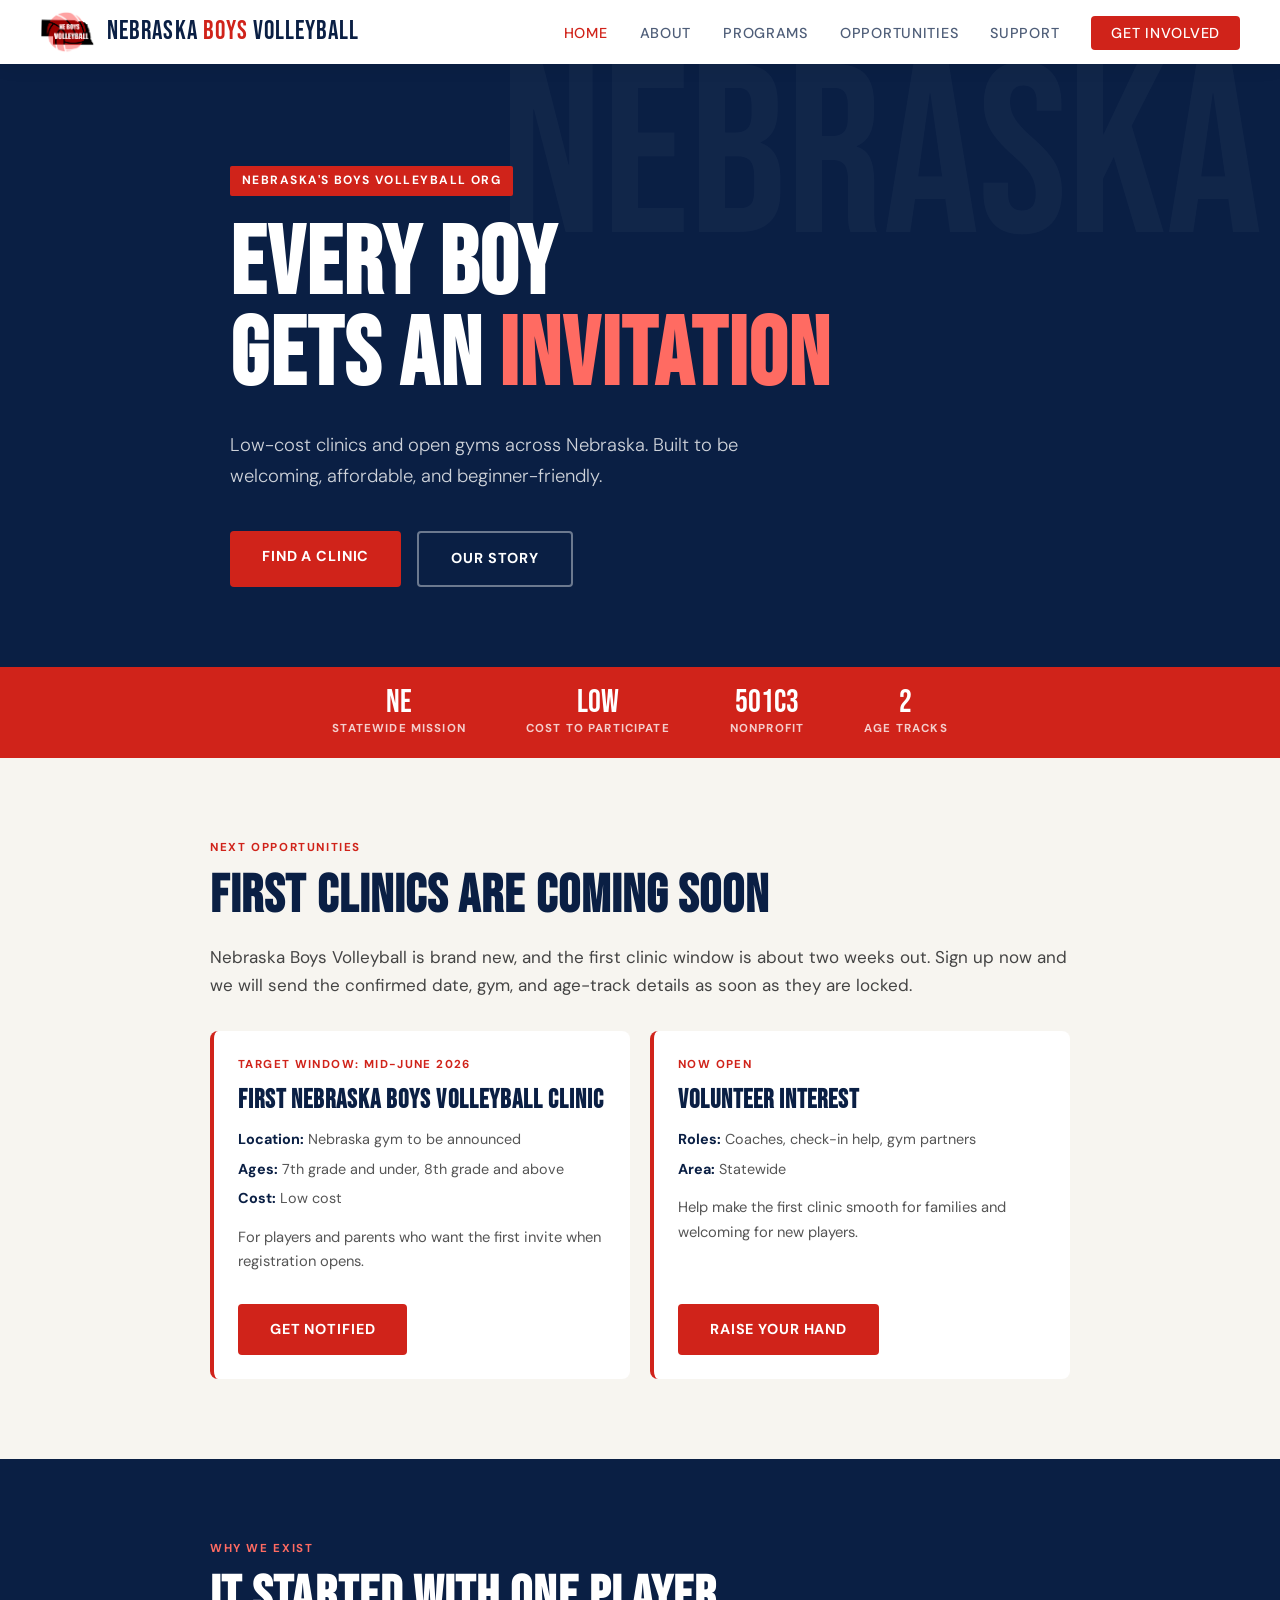
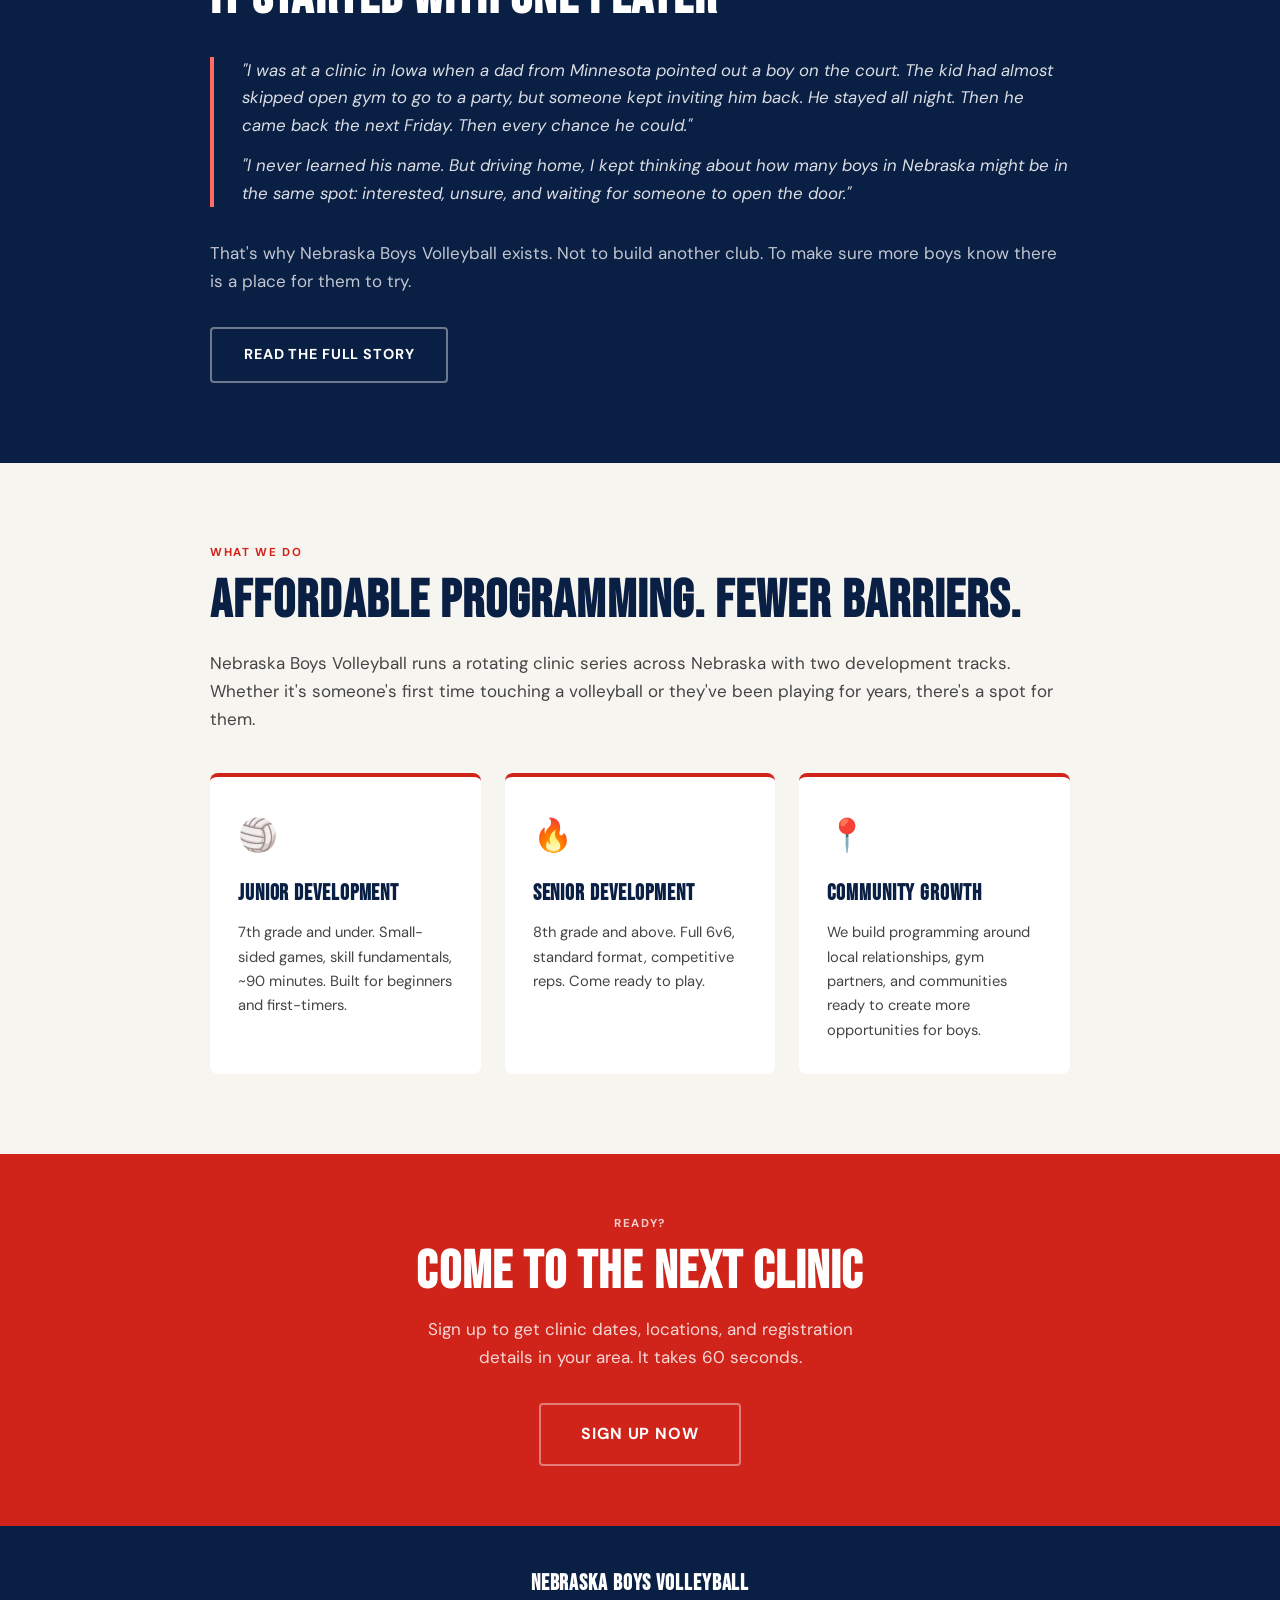
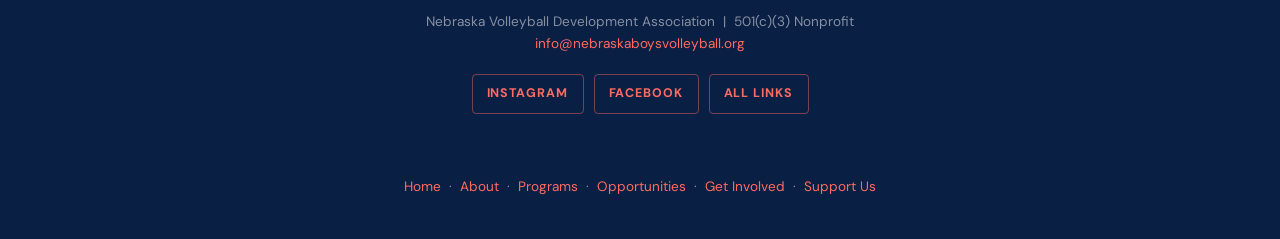
==== index.html @ 4857b262 "fixed story" ====
﻿<!DOCTYPE html>
<html lang="en">
<head>
  <meta charset="UTF-8">
  <meta name="viewport" content="width=device-width, initial-scale=1.0">
  <title>Nebraska Boys Volleyball | Affordable Youth Clinics Statewide</title>
  <meta name="description" content="Nebraska Boys Volleyball runs low-cost youth volleyball clinics and open gyms across Nebraska. Welcoming, affordable, and beginner-friendly.">
  <meta name="keywords" content="boys volleyball Nebraska, youth volleyball clinics Nebraska, affordable volleyball Nebraska, Nebraska volleyball development, youth sports Nebraska">
  <meta name="author" content="Nebraska Volleyball Development Association">
  <link rel="canonical" href="https://www.nebraskaboysvolleyball.org/">

  <!-- Open Graph (Facebook, Instagram link previews) -->
  <meta property="og:type" content="website">
  <meta property="og:url" content="https://www.nebraskaboysvolleyball.org/">
  <meta property="og:title" content="Nebraska Boys Volleyball | Affordable Youth Clinics Statewide">
  <meta property="og:description" content="Low-cost volleyball clinics and open gyms across Nebraska. Welcoming, affordable, and beginner-friendly.">
  <meta property="og:site_name" content="Nebraska Boys Volleyball">

  <!-- Twitter/X Card -->
  <meta name="twitter:card" content="summary">
  <meta name="twitter:title" content="Nebraska Boys Volleyball | Affordable Youth Clinics Statewide">
  <meta name="twitter:description" content="Low-cost volleyball clinics and events across Nebraska. Welcoming, affordable, and beginner-friendly.">

  <!-- Structured Data: Nonprofit Organization -->
  <script type="application/ld+json">
  {
    "@context": "https://schema.org",
    "@type": "SportsOrganization",
    "name": "Nebraska Boys Volleyball",
    "alternateName": "Nebraska Volleyball Development Association",
    "url": "https://www.nebraskaboysvolleyball.org",
    "description": "Nebraska Boys Volleyball runs low-cost youth volleyball clinics and open gyms across Nebraska for boys of all skill levels.",
    "sport": "Volleyball",
    "email": "info@nebraskaboysvolleyball.org",
    "areaServed": {
      "@type": "State",
      "name": "Nebraska"
    },
    "nonprofitStatus": "Nonprofit501c3",
    "sameAs": [
      "https://www.instagram.com/ne.boys.vb",
      "https://www.facebook.com/profile.php?id=61557560480954",
      "https://linktr.ee/neboyshsvb"
    ]
  }
  </script>

  <link rel="icon" type="image/png" sizes="192x192" href="assets/favicon.png">
  <link rel="apple-touch-icon" href="assets/favicon.png">
  <link rel="stylesheet" href="style.css">
</head>
<body>

<nav>
  <a class="nav-brand" href="index.html">
    <img class="nav-logo" src="images/boys_logo_resize.png" alt="Nebraska Boys Volleyball logo">
    <span class="nav-brand-text">Nebraska <span>Boys</span> Volleyball</span>
  </a>
  <button class="nav-toggle" onclick="document.querySelector('.nav-links').classList.toggle('open')" aria-label="Menu">
    <span></span><span></span><span></span>
  </button>
  <ul class="nav-links">
    <li><a href="index.html" class="active">Home</a></li>
    <li><a href="about.html">About</a></li>
    <li><a href="programs.html">Programs</a></li>
    <li><a href="opportunities.html">Opportunities</a></li>
    <li><a href="support.html">Support</a></li>
    <li><a href="get-involved.html" class="nav-cta">Get Involved</a></li>
  </ul>
</nav>

<!-- HERO -->
<section class="hero">
  <div class="hero-inner">
    <div class="hero-tag">Nebraska's Boys Volleyball Org</div>
    <h1>Every Boy<br>Gets an <em>Invitation</em></h1>
    <p>Low-cost clinics and open gyms across Nebraska. Built to be welcoming, affordable, and beginner-friendly.</p>
    <div class="btn-row">
      <a href="get-involved.html" class="btn btn-primary">Find a Clinic</a>
      <a href="about.html" class="btn btn-outline">Our Story</a>
    </div>
  </div>
</section>

<!-- STAT BAR -->
<div class="stat-bar">
  <div class="stat">
    <div class="stat-num">NE</div>
    <div class="stat-label">Statewide Mission</div>
  </div>
  <div class="stat">
    <div class="stat-num">Low</div>
    <div class="stat-label">Cost to Participate</div>
  </div>
  <div class="stat">
    <div class="stat-num">501c3</div>
    <div class="stat-label">Nonprofit</div>
  </div>
  <div class="stat">
    <div class="stat-num">2</div>
    <div class="stat-label">Age Tracks</div>
  </div>
</div>

<!-- NEXT EVENTS -->
<section class="section">
  <div class="section-inner">
    <div class="section-label">Next Opportunities</div>
    <h2>First Clinics Are Coming Soon</h2>
    <p>Nebraska Boys Volleyball is brand new, and the first clinic window is about two weeks out. Sign up now and we will send the confirmed date, gym, and age-track details as soon as they are locked.</p>

    <div class="event-grid">
      <div class="event-card featured">
        <div class="event-date">Target Window: Mid-June 2026</div>
        <h3>First Nebraska Boys Volleyball Clinic</h3>
        <div class="event-meta">
          <div><strong>Location:</strong> Nebraska gym to be announced</div>
          <div><strong>Ages:</strong> 7th grade and under, 8th grade and above</div>
          <div><strong>Cost:</strong> Low cost</div>
        </div>
        <p>For players and parents who want the first invite when registration opens.</p>
        <a href="get-involved.html" class="btn btn-primary">Get Notified</a>
      </div>

      <div class="event-card">
        <div class="event-date">Now Open</div>
        <h3>Volunteer Interest</h3>
        <div class="event-meta">
          <div><strong>Roles:</strong> Coaches, check-in help, gym partners</div>
          <div><strong>Area:</strong> Statewide</div>
        </div>
        <p>Help make the first clinic smooth for families and welcoming for new players.</p>
        <a href="get-involved.html" class="btn btn-primary">Raise Your Hand</a>
      </div>
    </div>
  </div>
</section>

<!-- WHY NEBRASKA BOYS VOLLEYBALL -->
<section class="section section-alt">
  <div class="section-inner">
    <div class="section-label">Why We Exist</div>
    <h2>It Started With One Player</h2>
    <div class="story-block">
      <p>"I was at a clinic in Iowa when a dad from Minnesota pointed out a boy on the court. The kid had almost skipped open gym to go to a party, but someone kept inviting him back. He stayed all night. Then he came back the next Friday. Then every chance he could."</p>
      <p>"I never learned his name. But driving home, I kept thinking about how many boys in Nebraska might be in the same spot: interested, unsure, and waiting for someone to open the door."</p>
    </div>
    <p>That's why Nebraska Boys Volleyball exists. Not to build another club. To make sure more boys know there is a place for them to try.</p>
    <div style="margin-top:32px;">
      <a href="about.html" class="btn btn-outline">Read the Full Story</a>
    </div>
  </div>
</section>

<!-- WHAT WE DO -->
<section class="section">
  <div class="section-inner">
    <div class="section-label">What We Do</div>
    <h2>Affordable Programming. Fewer Barriers.</h2>
    <p>Nebraska Boys Volleyball runs a rotating clinic series across Nebraska with two development tracks. Whether it's someone's first time touching a volleyball or they've been playing for years, there's a spot for them.</p>

    <div class="card-grid">
      <div class="card">
        <div class="card-icon">&#127952;</div>
        <h3>Junior Development</h3>
        <p>7th grade and under. Small-sided games, skill fundamentals, ~90 minutes. Built for beginners and first-timers.</p>
      </div>
      <div class="card">
        <div class="card-icon">&#128293;</div>
        <h3>Senior Development</h3>
        <p>8th grade and above. Full 6v6, standard format, competitive reps. Come ready to play.</p>
      </div>
      <div class="card">
        <div class="card-icon">&#128205;</div>
        <h3>Community Growth</h3>
        <p>We build programming around local relationships, gym partners, and communities ready to create more opportunities for boys.</p>
      </div>
    </div>
  </div>
</section>

<!-- CTA -->
<section class="section" style="background: var(--red); padding-top: 60px; padding-bottom: 60px; text-align: center;">
  <div class="section-inner">
    <div class="section-label" style="color: rgba(255,255,255,0.78);">Ready?</div>
    <h2 style="color: var(--white); margin-bottom: 16px;">Come to the Next Clinic</h2>
    <p style="color: rgba(255,255,255,0.82); max-width: 480px; margin: 0 auto 32px;">Sign up to get clinic dates, locations, and registration details in your area. It takes 60 seconds.</p>
    <a href="get-involved.html" class="btn btn-outline" style="font-size: 1rem; padding: 16px 40px;">Sign Up Now</a>
  </div>
</section>

<footer>
  <strong>Nebraska Boys Volleyball</strong>
  Nebraska Volleyball Development Association &nbsp;|&nbsp; 501(c)(3) Nonprofit<br>
  <a href="mailto:info@nebraskaboysvolleyball.org">info@nebraskaboysvolleyball.org</a>
  <div class="social-links" aria-label="Nebraska Boys Volleyball social links">
    <a href="https://www.instagram.com/ne.boys.vb" target="_blank" rel="noopener">Instagram</a>
    <a href="https://www.facebook.com/profile.php?id=61557560480954" target="_blank" rel="noopener">Facebook</a>
    <a href="https://linktr.ee/neboyshsvb" target="_blank" rel="noopener">All Links</a>
  </div>  <br><br>
  <a href="index.html">Home</a> &nbsp;&middot;&nbsp; <a href="about.html">About</a> &nbsp;&middot;&nbsp; <a href="programs.html">Programs</a> &nbsp;&middot;&nbsp; <a href="opportunities.html">Opportunities</a> &nbsp;&middot;&nbsp; <a href="get-involved.html">Get Involved</a> &nbsp;&middot;&nbsp; <a href="support.html">Support Us</a>
</footer>

</body>
</html>
---- style.css ----
﻿@import url('https://fonts.googleapis.com/css2?family=Bebas+Neue&family=DM+Sans:ital,wght@0,300;0,400;0,500;0,700;1,300&display=swap');

:root {
  --navy: #0a1f44;
  --red: #d0231a;
  --red-light: #ff6b62;
  --gold: #f5a623;
  --white: #ffffff;
  --off-white: #f7f5f0;
  --light-gray: #e8e4dc;
  --mid-gray: #888;
  --text: #1a1a1a;
}

* {
  margin: 0;
  padding: 0;
  box-sizing: border-box;
}

html {
  scroll-behavior: smooth;
}

body {
  font-family: 'DM Sans', sans-serif;
  color: var(--text);
  background: var(--off-white);
  font-size: 17px;
  line-height: 1.65;
}

/* -- NAV -- */
nav {
  background: var(--white);
  padding: 0 40px;
  display: flex;
  align-items: center;
  justify-content: space-between;
  position: sticky;
  top: 0;
  z-index: 100;
  height: 64px;
  box-shadow: 0 2px 18px rgba(0,0,0,0.08);
}

.nav-brand {
  display: inline-flex;
  align-items: center;
  gap: 12px;
  font-family: 'Bebas Neue', sans-serif;
  font-size: 1.6rem;
  color: var(--white);
  text-decoration: none;
  letter-spacing: 0.04em;
  line-height: 1;
}

.nav-logo {
  display: block;
  width: auto;
  height: 44px;
  border-radius: 4px;
  background: transparent;
  object-fit: contain;
}

.nav-brand-text {
  color: var(--navy);
}

.nav-brand-text > span {
  color: var(--red);
}

.nav-links {
  display: flex;
  gap: 32px;
  list-style: none;
}

.nav-links a {
  color: rgba(10,31,68,0.72);
  text-decoration: none;
  font-size: 0.9rem;
  font-weight: 500;
  letter-spacing: 0.05em;
  text-transform: uppercase;
  transition: color 0.2s;
}

.nav-links a:hover,
.nav-links a.active {
  color: var(--red);
}

.nav-cta {
  background: var(--red);
  color: var(--white) !important;
  padding: 8px 20px;
  border-radius: 4px;
  transition: background 0.2s !important;
}

.nav-cta:hover {
  background: #b01e16 !important;
  color: var(--white) !important;
}

/* hamburger */
.nav-toggle {
  display: none;
  flex-direction: column;
  gap: 5px;
  cursor: pointer;
  background: none;
  border: none;
  padding: 4px;
}
.nav-toggle span {
  display: block;
  width: 24px;
  height: 2px;
  background: var(--navy);
  transition: all 0.3s;
}

/* -- HERO -- */
.hero {
  background: var(--navy);
  color: var(--white);
  padding: 100px 40px 80px;
  position: relative;
  overflow: hidden;
}

.hero::before {
  content: 'NEBRASKA';
  position: absolute;
  right: 18px;
  top: -24px;
  font-family: 'Bebas Neue', sans-serif;
  font-size: 15rem;
  color: rgba(255,255,255,0.03);
  line-height: 1;
  pointer-events: none;
  user-select: none;
}

.hero-inner {
  max-width: 820px;
  margin: 0 auto;
  position: relative;
}

.hero-tag {
  display: inline-block;
  background: var(--red);
  color: var(--white);
  font-size: 0.75rem;
  font-weight: 700;
  letter-spacing: 0.12em;
  text-transform: uppercase;
  padding: 5px 12px;
  margin-bottom: 24px;
  border-radius: 2px;
}

.hero h1 {
  font-family: 'Bebas Neue', sans-serif;
  font-size: clamp(3rem, 8vw, 6rem);
  line-height: 0.95;
  letter-spacing: 0.02em;
  margin-bottom: 28px;
}

.hero h1 em {
  color: var(--red-light);
  font-style: normal;
}

.hero p {
  font-size: 1.15rem;
  font-weight: 300;
  max-width: 560px;
  color: rgba(255,255,255,0.8);
  margin-bottom: 40px;
}

.btn-row {
  display: flex;
  gap: 16px;
  flex-wrap: wrap;
}

.btn {
  display: inline-block;
  padding: 14px 32px;
  font-family: 'DM Sans', sans-serif;
  font-size: 0.9rem;
  font-weight: 700;
  letter-spacing: 0.06em;
  text-transform: uppercase;
  text-decoration: none;
  border-radius: 4px;
  transition: all 0.2s;
  cursor: pointer;
  border: none;
}

.btn-primary {
  background: var(--red);
  color: var(--white);
}

.btn-primary:hover {
  background: #b01e16;
  transform: translateY(-1px);
}

.btn-outline {
  background: transparent;
  color: var(--white);
  border: 2px solid rgba(255,255,255,0.4);
}

.btn-outline:hover {
  border-color: var(--white);
  background: rgba(255,255,255,0.08);
}

/* -- STAT BAR -- */
.stat-bar {
  background: var(--red);
  padding: 20px 40px;
  display: flex;
  justify-content: center;
  gap: 60px;
  flex-wrap: wrap;
}

.stat {
  text-align: center;
}

.stat-num {
  font-family: 'Bebas Neue', sans-serif;
  font-size: 2rem;
  color: var(--white);
  line-height: 1;
}

.stat-label {
  font-size: 0.72rem;
  font-weight: 700;
  letter-spacing: 0.1em;
  text-transform: uppercase;
  color: var(--white);
  opacity: 0.78;
}

/* -- SECTIONS -- */
.section {
  padding: 80px 40px;
}

.section-inner {
  max-width: 860px;
  margin: 0 auto;
}

.section-label {
  font-size: 0.72rem;
  font-weight: 700;
  letter-spacing: 0.14em;
  text-transform: uppercase;
  color: var(--red);
  margin-bottom: 12px;
}

.section h2 {
  font-family: 'Bebas Neue', sans-serif;
  font-size: clamp(2rem, 5vw, 3.4rem);
  color: var(--navy);
  line-height: 1;
  margin-bottom: 20px;
  letter-spacing: 0.02em;
}

.section p {
  color: #444;
  margin-bottom: 16px;
}

.section p:last-child {
  margin-bottom: 0;
}

/* -- ALTERNATING BG -- */
.section-alt {
  background: var(--navy);
  color: var(--white);
}

.section-alt .section-label {
  color: var(--red-light);
}

.section-alt h2 {
  color: var(--white);
}

.section-alt p {
  color: rgba(255,255,255,0.75);
}

/* -- CARDS -- */
.card-grid {
  display: grid;
  grid-template-columns: repeat(auto-fit, minmax(240px, 1fr));
  gap: 24px;
  margin-top: 40px;
}

.card {
  background: var(--white);
  border-radius: 8px;
  padding: 32px 28px;
  border-top: 4px solid var(--red);
}

.section-alt .card {
  background: rgba(255,255,255,0.07);
  border-top-color: var(--red-light);
}

.card-icon {
  font-size: 2rem;
  margin-bottom: 14px;
}

.card h3 {
  font-family: 'Bebas Neue', sans-serif;
  font-size: 1.4rem;
  letter-spacing: 0.04em;
  color: var(--navy);
  margin-bottom: 8px;
}

.section-alt .card h3 {
  color: var(--red-light);
}

.card p {
  font-size: 0.92rem;
  margin: 0;
}

/* -- UPCOMING EVENTS -- */
.event-grid {
  display: grid;
  grid-template-columns: repeat(auto-fit, minmax(260px, 1fr));
  gap: 20px;
  margin-top: 32px;
}

.event-card {
  background: var(--white);
  border-radius: 8px;
  border-left: 4px solid var(--red);
  padding: 24px;
  display: flex;
  flex-direction: column;
  gap: 14px;
}

.event-card.featured {
  border-left-color: var(--red);
}

.event-date {
  font-size: 0.72rem;
  font-weight: 700;
  letter-spacing: 0.12em;
  text-transform: uppercase;
  color: var(--red);
}

.event-card h3 {
  font-family: 'Bebas Neue', sans-serif;
  font-size: 1.6rem;
  line-height: 1;
  letter-spacing: 0.04em;
  color: var(--navy);
}

.event-meta {
  display: grid;
  gap: 6px;
  color: #555;
  font-size: 0.9rem;
}

.event-meta strong {
  color: var(--navy);
}

.event-card p {
  color: #555;
  font-size: 0.92rem;
}

.event-card .btn {
  align-self: flex-start;
  margin-top: auto;
}

.event-note {
  margin-top: 20px;
  padding: 18px 20px;
  background: rgba(208,35,26,0.12);
  border-left: 4px solid var(--red);
  color: var(--navy);
  font-size: 0.92rem;
}

/* -- THANK YOU PAGES -- */
.thank-you-hero {
  background: var(--navy);
  color: var(--white);
  padding: 90px 40px 70px;
}

.thank-you-inner {
  max-width: 760px;
  margin: 0 auto;
}

.thank-you-hero h1 {
  font-family: 'Bebas Neue', sans-serif;
  font-size: clamp(2.6rem, 7vw, 5rem);
  line-height: 1;
  letter-spacing: 0.02em;
  margin-bottom: 18px;
}

.thank-you-hero p {
  max-width: 560px;
  color: rgba(255,255,255,0.78);
  margin-bottom: 28px;
}

.next-step-list {
  display: grid;
  gap: 16px;
  margin-top: 28px;
}

.next-step {
  background: var(--white);
  border-radius: 8px;
  border-left: 4px solid var(--red);
  padding: 20px 22px;
}

.next-step h3 {
  font-family: 'Bebas Neue', sans-serif;
  color: var(--navy);
  letter-spacing: 0.04em;
  font-size: 1.35rem;
  margin-bottom: 4px;
}

/* -- STORY -- */
.story-block {
  border-left: 4px solid var(--red-light);
  padding-left: 28px;
  margin: 32px 0;
}

.story-block p {
  font-size: 1.05rem;
  font-style: italic;
  color: rgba(255,255,255,0.85) !important;
  margin-bottom: 12px;
}

/* -- SCHEDULE TABLE -- */
.schedule-table {
  width: 100%;
  border-collapse: collapse;
  margin-top: 32px;
  background: var(--white);
  border-radius: 8px;
  overflow: hidden;
}

.schedule-table th {
  background: var(--navy);
  color: var(--white);
  font-size: 0.78rem;
  letter-spacing: 0.1em;
  text-transform: uppercase;
  padding: 14px 20px;
  text-align: left;
}

.schedule-table td {
  padding: 14px 20px;
  border-bottom: 1px solid var(--light-gray);
  font-size: 0.95rem;
}

.schedule-table tr:last-child td {
  border-bottom: none;
}

.schedule-table tr:nth-child(even) td {
  background: var(--off-white);
}

/* -- FORM EMBED -- */
.form-wrap {
  background: var(--white);
  border-radius: 8px;
  padding: 8px;
  margin-top: 32px;
  box-shadow: 0 4px 24px rgba(0,0,0,0.08);
}

.form-wrap iframe {
  width: 100%;
  border: none;
  border-radius: 4px;
  min-height: 680px;
}

/* -- SUPPORT PAGE -- */
.support-hero {
  background: var(--red);
  color: var(--white);
  padding: 80px 40px 60px;
  text-align: center;
}

.support-hero h1 {
  font-family: 'Bebas Neue', sans-serif;
  font-size: clamp(2.5rem, 7vw, 5rem);
  letter-spacing: 0.02em;
  line-height: 1;
  margin-bottom: 16px;
}

.support-hero p {
  font-size: 1.1rem;
  max-width: 520px;
  margin: 0 auto 32px;
  opacity: 0.9;
  font-weight: 300;
}

.donate-btn {
  display: inline-block;
  background: var(--gold);
  color: var(--navy);
  font-family: 'DM Sans', sans-serif;
  font-size: 1rem;
  font-weight: 700;
  letter-spacing: 0.08em;
  text-transform: uppercase;
  padding: 18px 48px;
  border-radius: 4px;
  text-decoration: none;
  transition: all 0.2s;
}

.donate-btn:hover {
  background: #e09600;
  transform: translateY(-2px);
  box-shadow: 0 8px 24px rgba(0,0,0,0.2);
}

.tier-grid {
  display: grid;
  grid-template-columns: repeat(auto-fit, minmax(200px, 1fr));
  gap: 20px;
  margin-top: 40px;
}

.tier-card {
  background: var(--white);
  border-radius: 8px;
  padding: 28px 24px;
  text-align: center;
  border-bottom: 4px solid var(--light-gray);
  transition: all 0.2s;
}

.tier-card:hover {
  transform: translateY(-3px);
  box-shadow: 0 8px 24px rgba(0,0,0,0.1);
}

.tier-card.featured {
  border-bottom-color: var(--red);
  background: var(--navy);
  color: var(--white);
}

.tier-amount {
  font-family: 'Bebas Neue', sans-serif;
  font-size: 2.8rem;
  color: var(--navy);
  line-height: 1;
}

.tier-card.featured .tier-amount {
  color: var(--red-light);
}

.tier-name {
  font-size: 0.78rem;
  font-weight: 700;
  letter-spacing: 0.12em;
  text-transform: uppercase;
  color: var(--mid-gray);
  margin-bottom: 12px;
  display: block;
}

.tier-card.featured .tier-name {
  color: rgba(255,255,255,0.6);
}

.tier-desc {
  font-size: 0.88rem;
  color: #555;
  margin-top: 8px;
}

.tier-card.featured .tier-desc {
  color: rgba(255,255,255,0.7);
}

/* -- SUPPORTER WALL -- */
.supporter-wall {
  display: grid;
  grid-template-columns: repeat(3, 1fr);
  gap: 18px;
  margin-top: 32px;
}

.supporter-wall-item {
  background: var(--white);
  border-radius: 8px;
  border-left: 4px solid var(--red);
  padding: 22px 20px;
}

.supporter-wall-item h3 {
  font-family: 'Bebas Neue', sans-serif;
  font-size: 1.35rem;
  letter-spacing: 0.04em;
  color: var(--navy);
  margin-bottom: 6px;
}

.supporter-wall-item p {
  color: #555;
  font-size: 0.9rem;
  margin: 0;
}

.supporter-note {
  margin-top: 28px;
  padding: 22px 24px;
  background: rgba(208,35,26,0.08);
  border-radius: 8px;
  color: var(--navy);
}

/* -- FOOTER -- */
footer {
  background: var(--navy);
  color: rgba(255,255,255,0.5);
  text-align: center;
  padding: 40px;
  font-size: 0.85rem;
}

footer a {
  color: var(--red-light);
  text-decoration: none;
}

footer strong {
  color: var(--white);
  display: block;
  font-family: 'Bebas Neue', sans-serif;
  font-size: 1.4rem;
  letter-spacing: 0.04em;
  margin-bottom: 8px;
}

.social-links {
  display: flex;
  justify-content: center;
  flex-wrap: wrap;
  gap: 10px;
  margin: 18px 0;
}

.social-links a {
  display: inline-flex;
  align-items: center;
  justify-content: center;
  min-height: 40px;
  padding: 8px 14px;
  border: 1px solid rgba(255,107,98,0.45);
  border-radius: 4px;
  color: var(--red-light);
  font-size: 0.78rem;
  font-weight: 700;
  letter-spacing: 0.08em;
  text-transform: uppercase;
  text-decoration: none;
}

.social-links a:hover {
  background: rgba(255,107,98,0.12);
  color: var(--white);
}

/* -- ABOUT PAGE -- */
.page-hero {
  background: var(--navy);
  color: var(--white);
  padding: 80px 40px 60px;
}

.page-hero-inner {
  max-width: 820px;
  margin: 0 auto;
}

.page-hero h1 {
  font-family: 'Bebas Neue', sans-serif;
  font-size: clamp(2.5rem, 7vw, 5rem);
  letter-spacing: 0.02em;
  line-height: 1;
  margin-bottom: 16px;
}

.page-hero p {
  font-size: 1.1rem;
  max-width: 560px;
  opacity: 0.75;
  font-weight: 300;
}

/* -- RESPONSIVE -- */
@media (max-width: 680px) {
  body {
    font-size: 16px;
  }

  nav {
    padding: 0 20px;
    flex-wrap: wrap;
    height: auto;
    padding-top: 12px;
    padding-bottom: 12px;
  }

  .nav-brand {
    font-size: 1.35rem;
  }

  .nav-logo {
    height: 38px;
  }

  .nav-brand-text {
    display: none;
  }

  .nav-links {
    display: none;
    width: 100%;
    flex-direction: column;
    gap: 0;
    padding: 12px 0;
  }

  .nav-links.open {
    display: flex;
  }

  .nav-links li {
    border-top: 1px solid rgba(10,31,68,0.12);
  }

  .nav-links a {
    display: block;
    padding: 12px 0;
  }

  .nav-cta {
    padding: 10px 0 !important;
    background: none !important;
    color: var(--red) !important;
    border: none !important;
  }

  .nav-toggle {
    display: flex;
  }

  .hero, .section, .page-hero, .support-hero, .thank-you-hero {
    padding-left: 20px;
    padding-right: 20px;
  }

  .section {
    padding-top: 56px;
    padding-bottom: 56px;
  }

  .hero, .page-hero, .support-hero, .thank-you-hero {
    padding-top: 64px;
    padding-bottom: 52px;
  }

  .hero::before {
    font-size: 7rem;
    right: 12px;
    top: 6px;
  }

  .stat-bar {
    gap: 32px;
    padding: 20px;
  }

  .btn-row {
    flex-direction: column;
  }

  .btn,
  .donate-btn {
    width: 100%;
    text-align: center;
    padding-left: 18px;
    padding-right: 18px;
  }

  .card-grid,
  .event-grid,
  .supporter-wall,
  .tier-grid {
    grid-template-columns: 1fr;
  }

  .card,
  .event-card,
  .tier-card {
    padding: 24px 20px;
  }

  .schedule-table {
    display: block;
    overflow-x: auto;
    -webkit-overflow-scrolling: touch;
  }

  .schedule-table th,
  .schedule-table td {
    white-space: nowrap;
    padding: 12px 14px;
  }

  .form-wrap iframe {
    min-height: 760px;
  }

  footer {
    padding: 32px 20px;
  }

  .social-links {
    display: grid;
    grid-template-columns: 1fr;
    gap: 8px;
  }
}
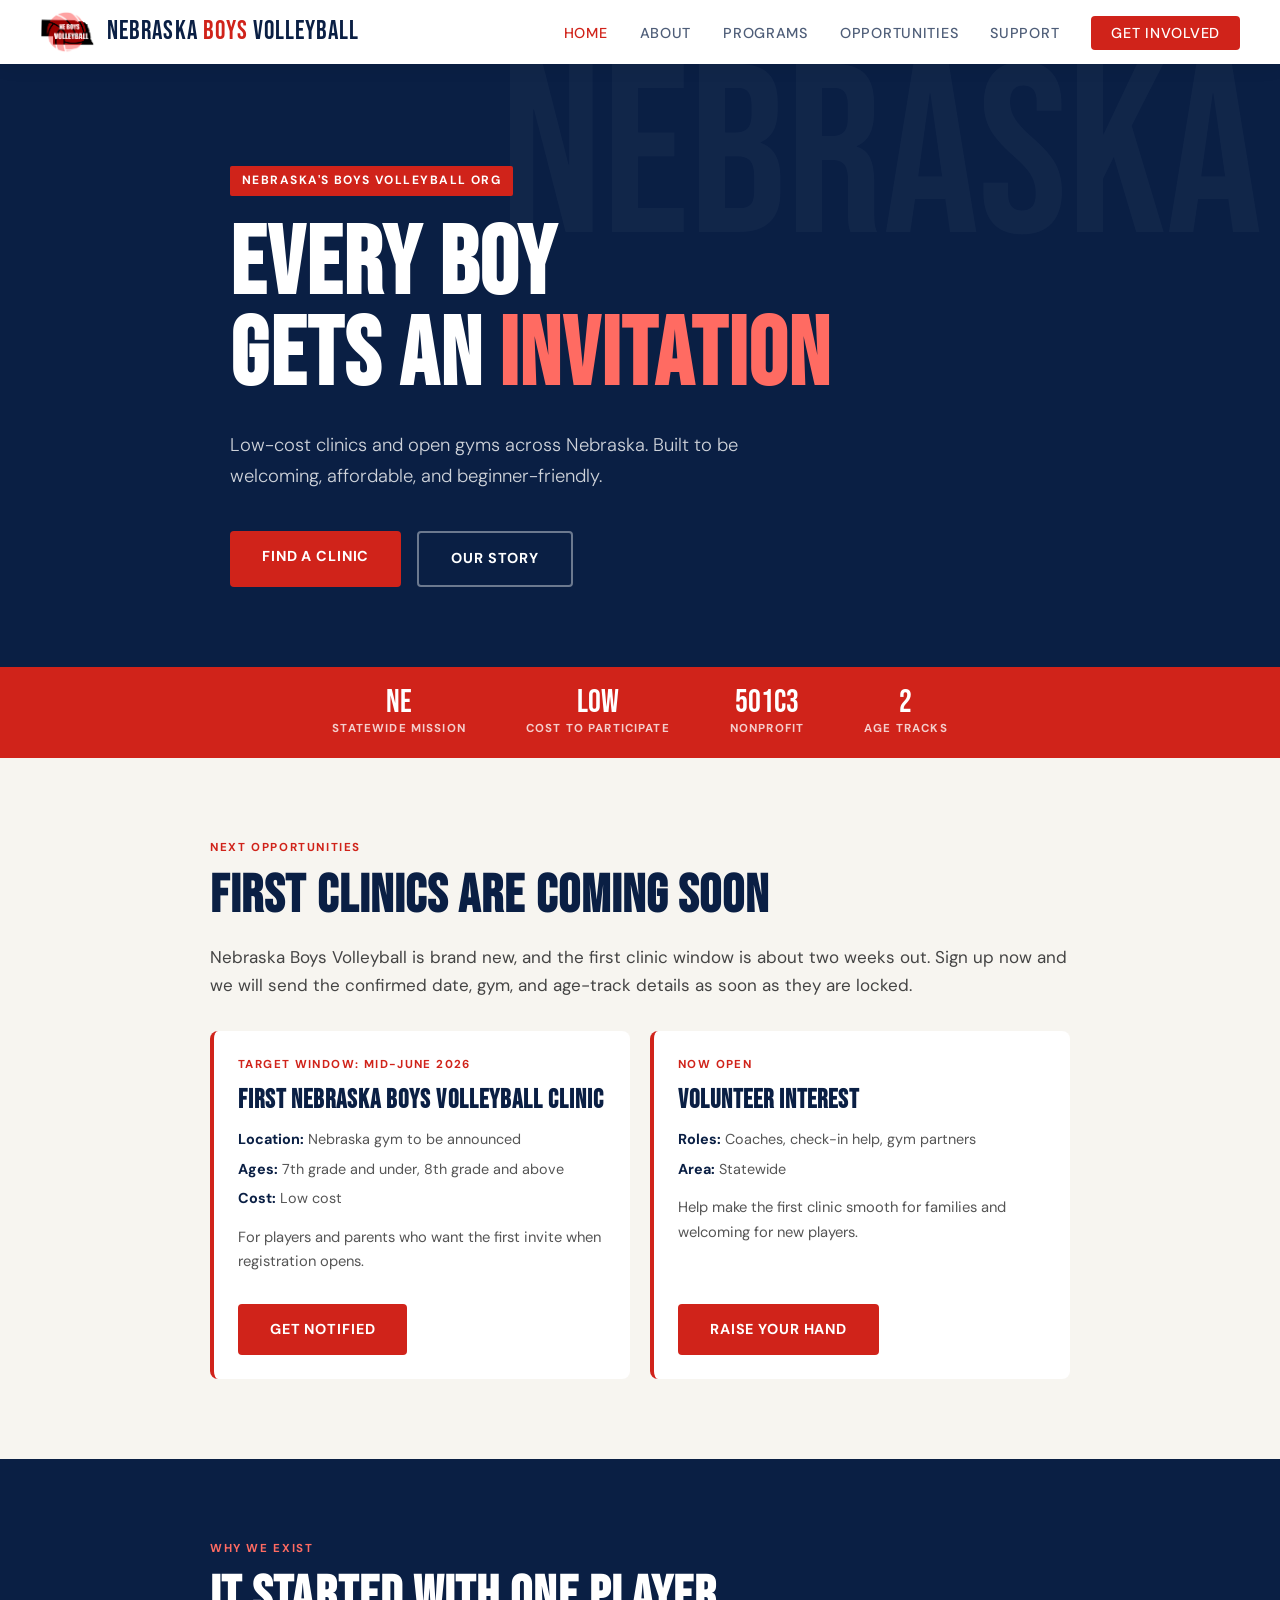
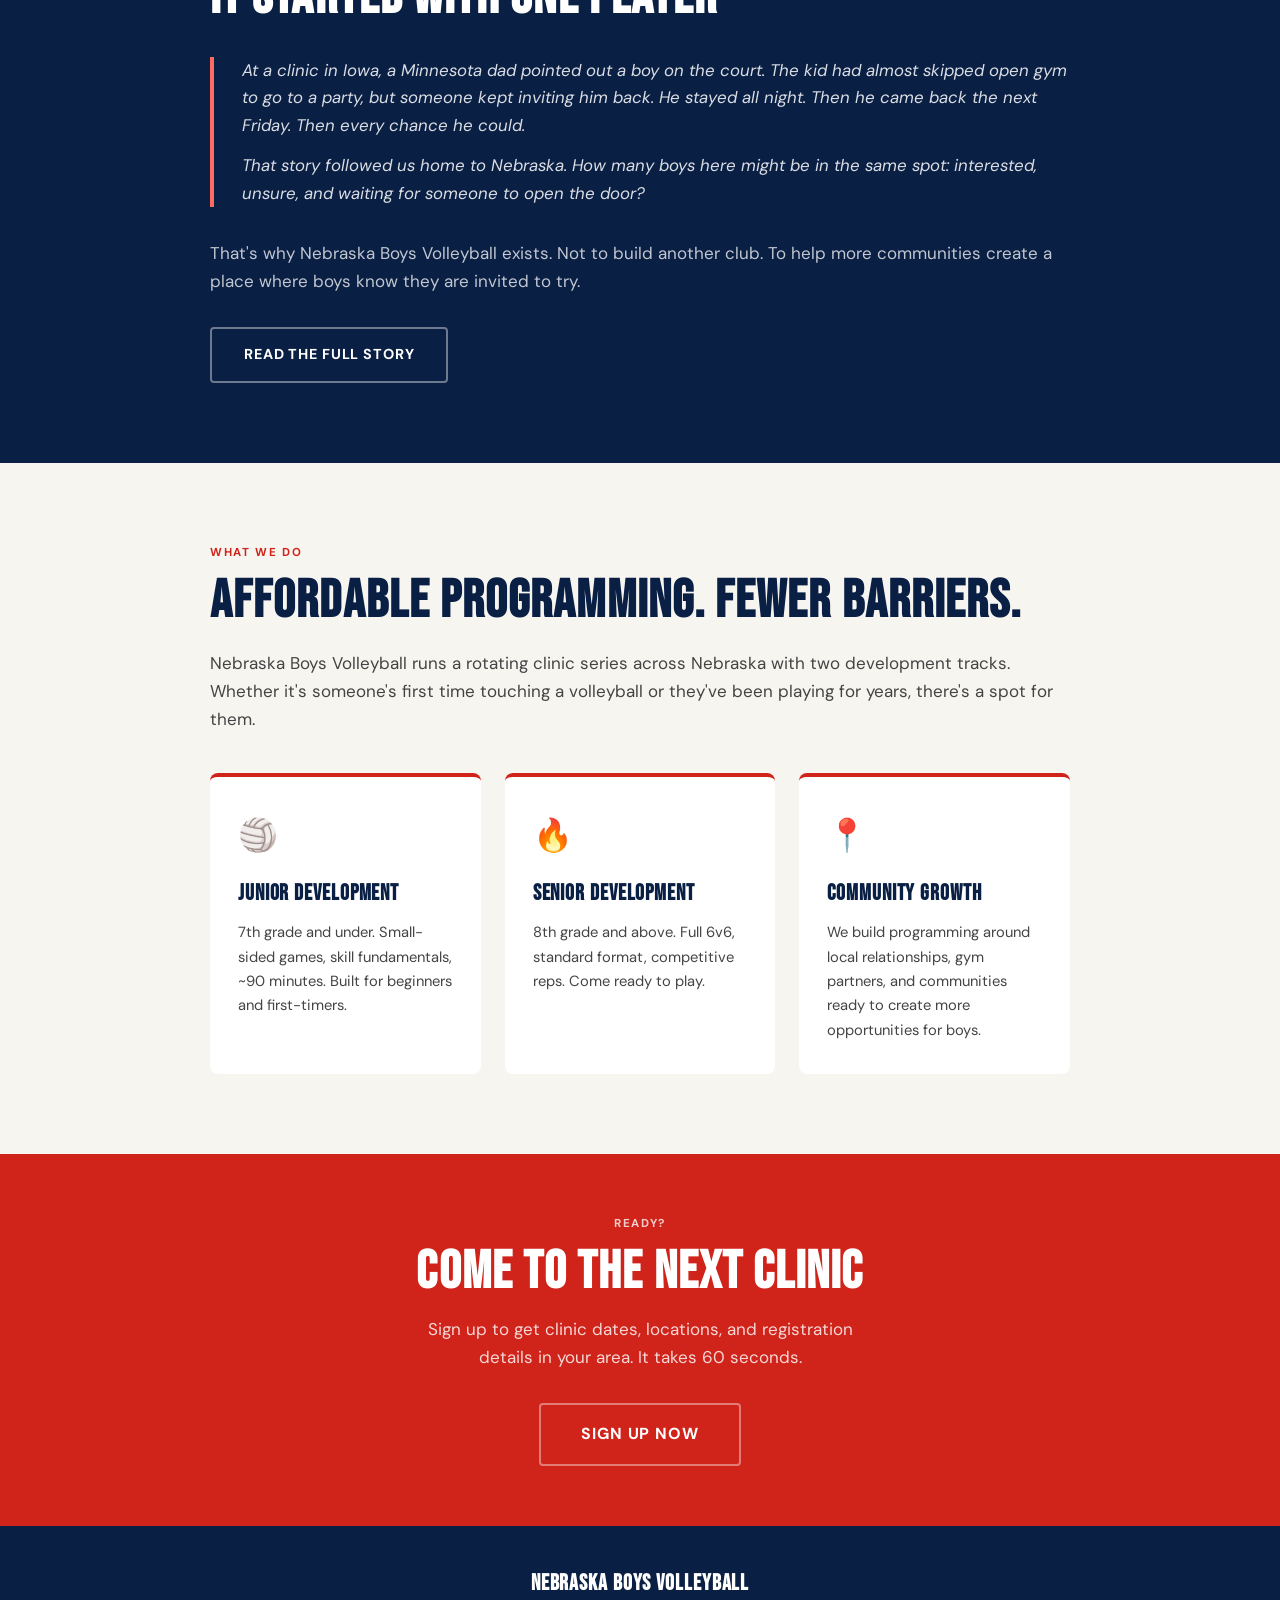
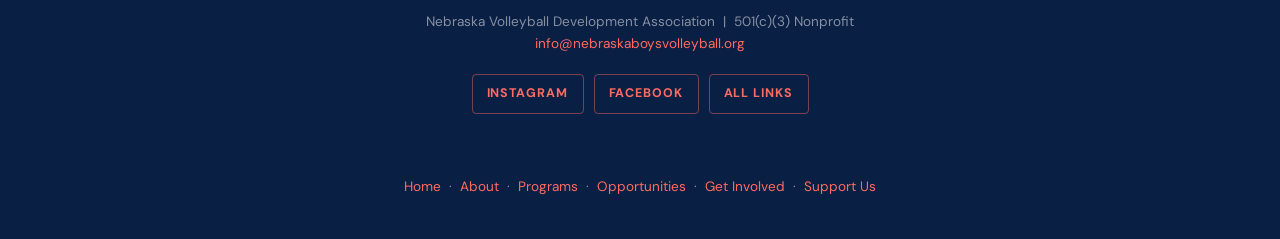
==== commit e6f64936: "fixed story" ====
--- a/index.html
+++ b/index.html
@@ -142,10 +142,10 @@
     <div class="section-label">Why We Exist</div>
     <h2>It Started With One Player</h2>
     <div class="story-block">
-      <p>"I was at a clinic in Iowa when a dad from Minnesota pointed out a boy on the court. The kid had almost skipped open gym to go to a party, but someone kept inviting him back. He stayed all night. Then he came back the next Friday. Then every chance he could."</p>
-      <p>"I never learned his name. But driving home, I kept thinking about how many boys in Nebraska might be in the same spot: interested, unsure, and waiting for someone to open the door."</p>
-    </div>
-    <p>That's why Nebraska Boys Volleyball exists. Not to build another club. To make sure more boys know there is a place for them to try.</p>
+      <p>At a clinic in Iowa, a Minnesota dad pointed out a boy on the court. The kid had almost skipped open gym to go to a party, but someone kept inviting him back. He stayed all night. Then he came back the next Friday. Then every chance he could.</p>
+      <p>That story followed us home to Nebraska. How many boys here might be in the same spot: interested, unsure, and waiting for someone to open the door?</p>
+    </div>
+    <p>That's why Nebraska Boys Volleyball exists. Not to build another club. To help more communities create a place where boys know they are invited to try.</p>
     <div style="margin-top:32px;">
       <a href="about.html" class="btn btn-outline">Read the Full Story</a>
     </div>
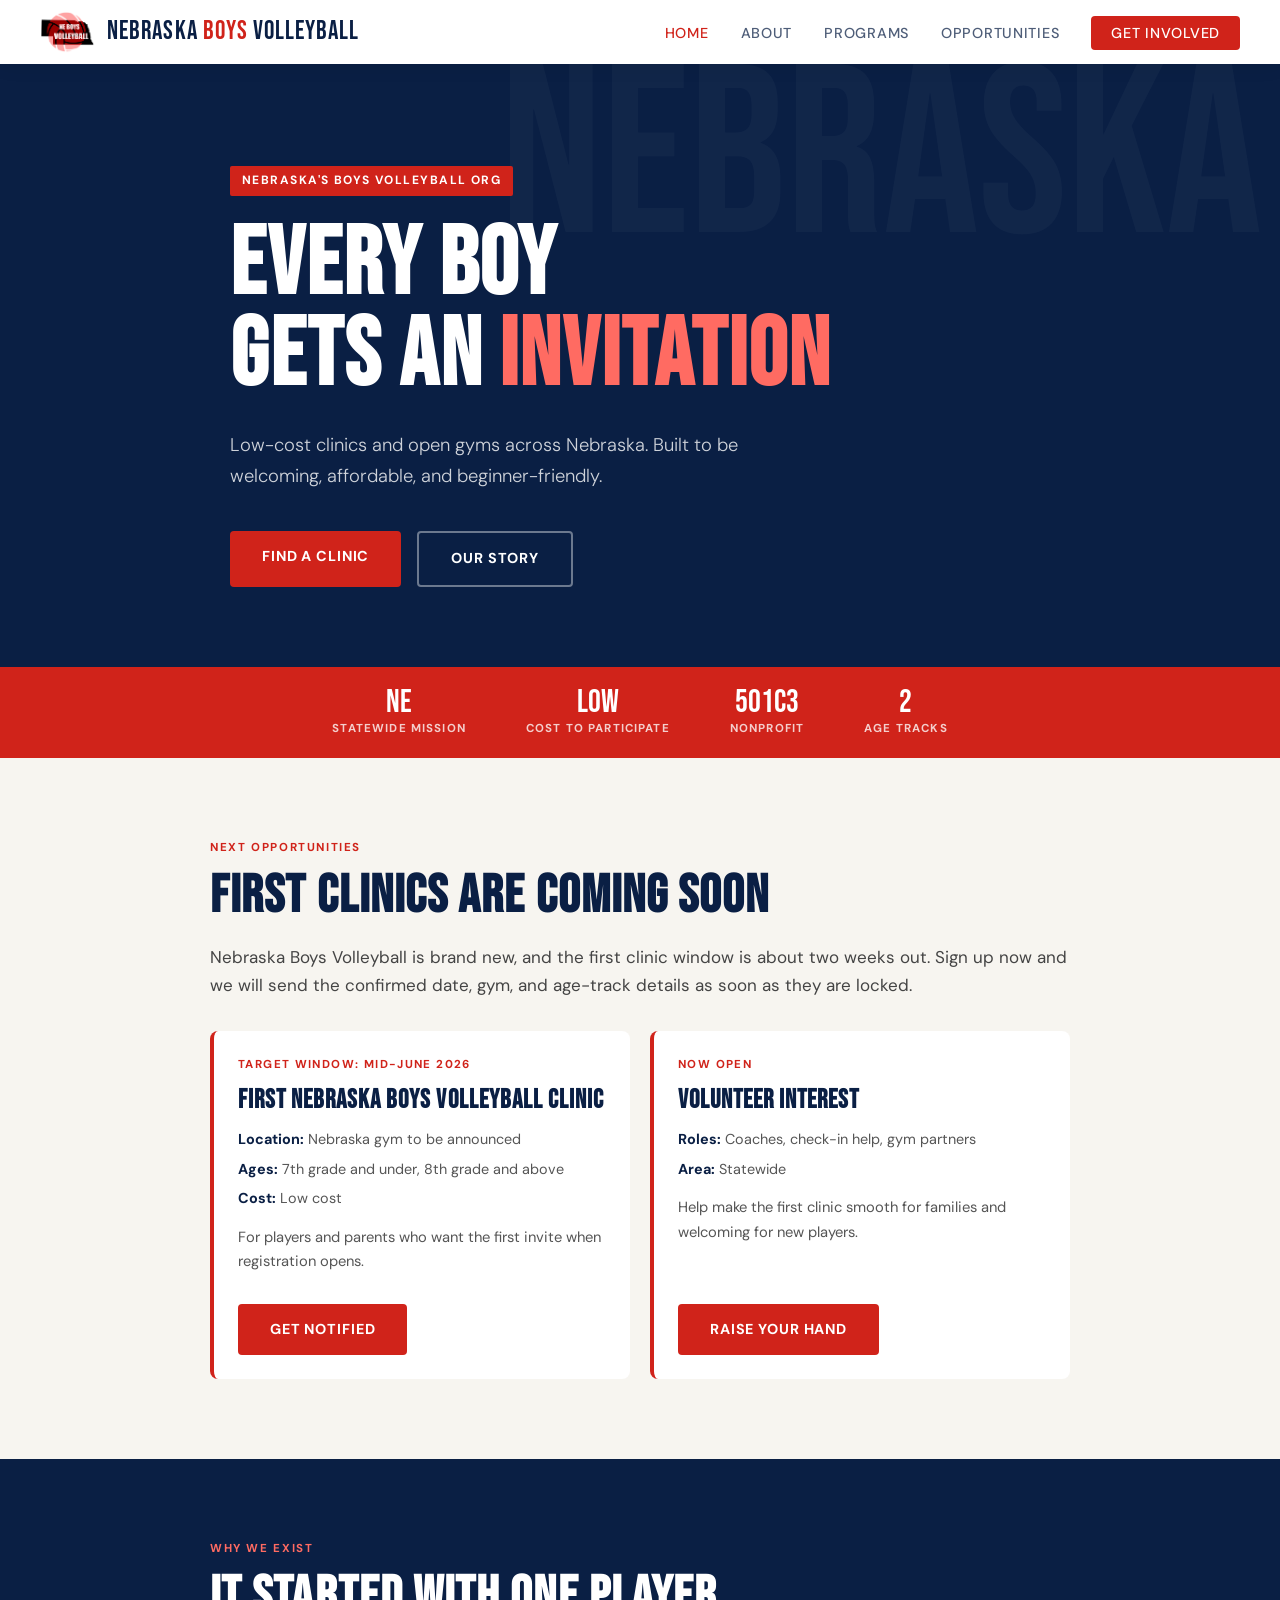
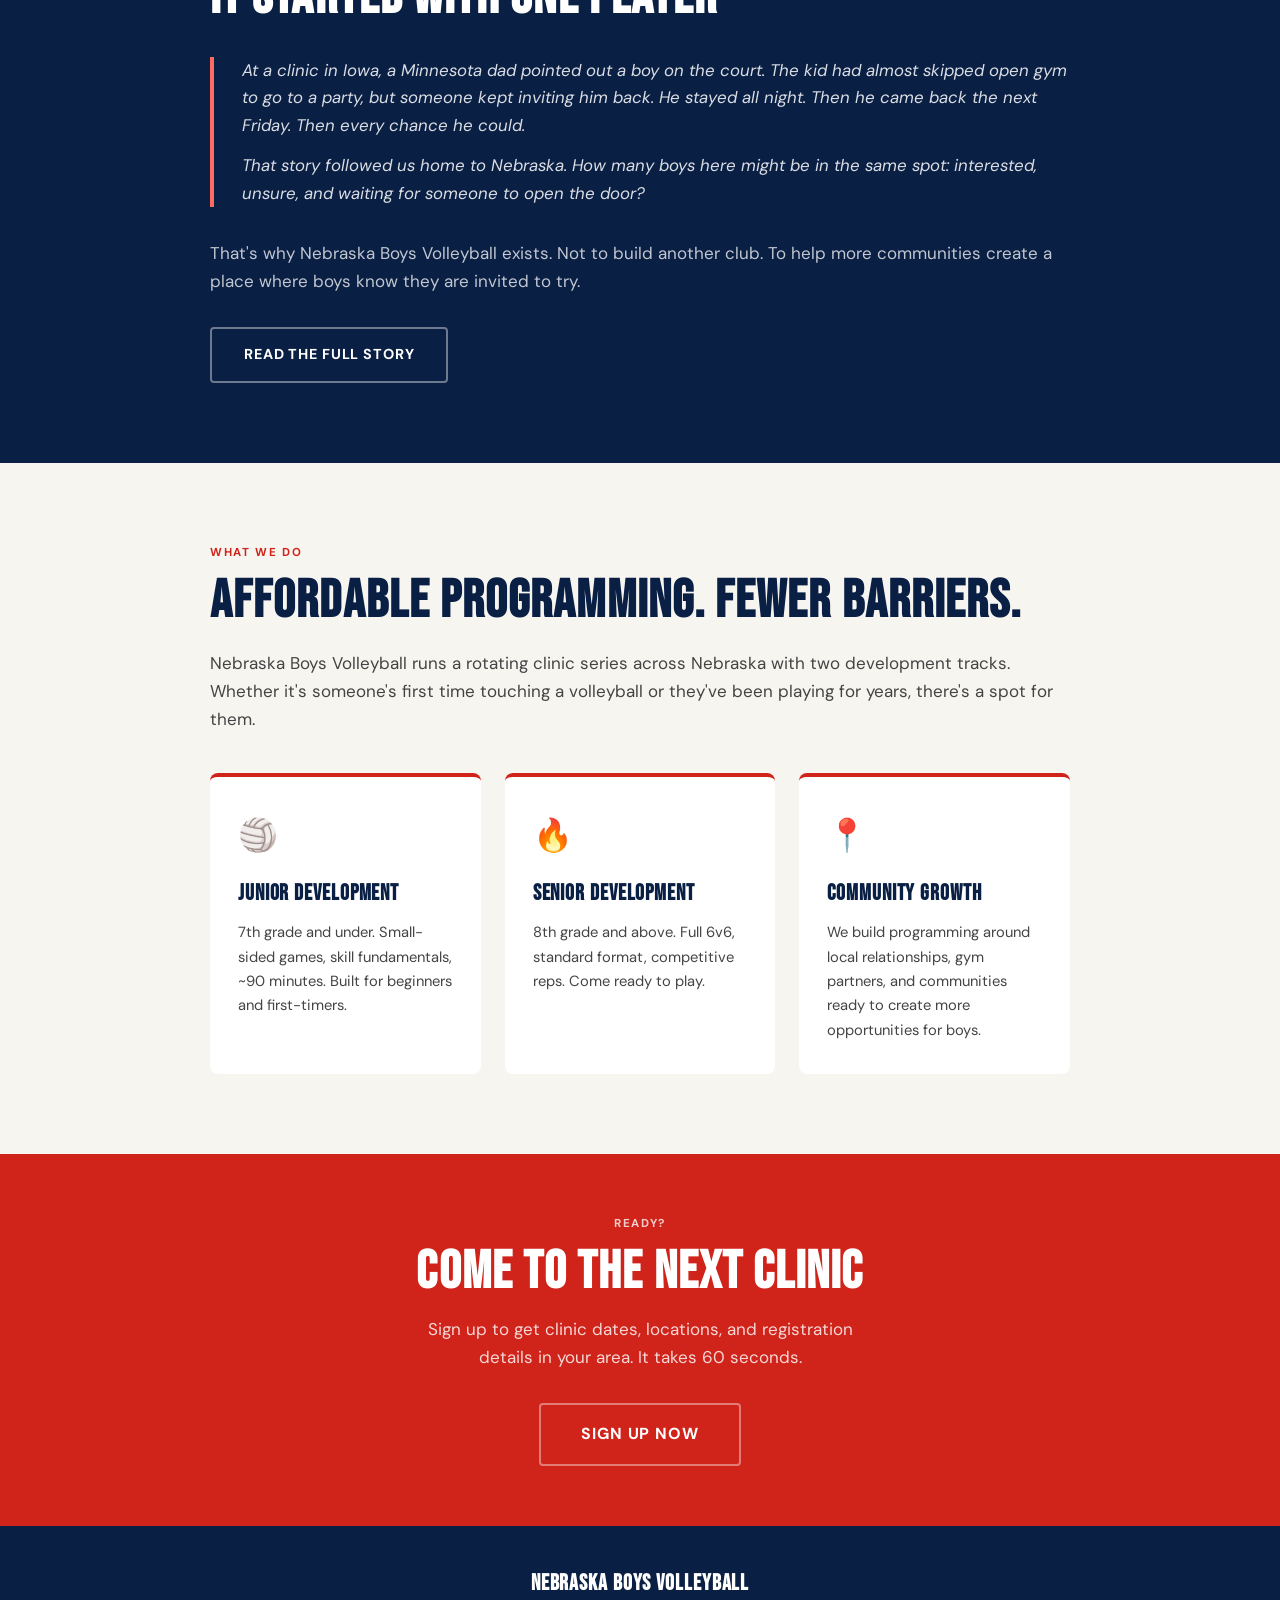
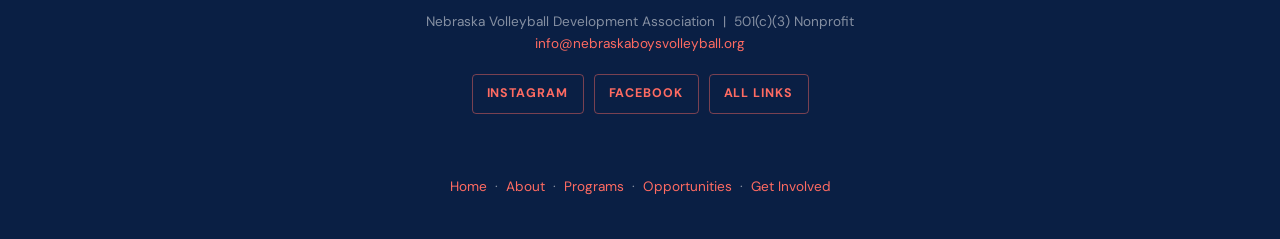
==== commit 13177f2c: "removed page" ====
--- a/index.html
+++ b/index.html
@@ -64,7 +64,6 @@
     <li><a href="about.html">About</a></li>
     <li><a href="programs.html">Programs</a></li>
     <li><a href="opportunities.html">Opportunities</a></li>
-    <li><a href="support.html">Support</a></li>
     <li><a href="get-involved.html" class="nav-cta">Get Involved</a></li>
   </ul>
 </nav>
@@ -198,7 +197,7 @@
     <a href="https://www.facebook.com/profile.php?id=61557560480954" target="_blank" rel="noopener">Facebook</a>
     <a href="https://linktr.ee/neboyshsvb" target="_blank" rel="noopener">All Links</a>
   </div>  <br><br>
-  <a href="index.html">Home</a> &nbsp;&middot;&nbsp; <a href="about.html">About</a> &nbsp;&middot;&nbsp; <a href="programs.html">Programs</a> &nbsp;&middot;&nbsp; <a href="opportunities.html">Opportunities</a> &nbsp;&middot;&nbsp; <a href="get-involved.html">Get Involved</a> &nbsp;&middot;&nbsp; <a href="support.html">Support Us</a>
+  <a href="index.html">Home</a> &nbsp;&middot;&nbsp; <a href="about.html">About</a> &nbsp;&middot;&nbsp; <a href="programs.html">Programs</a> &nbsp;&middot;&nbsp; <a href="opportunities.html">Opportunities</a> &nbsp;&middot;&nbsp; <a href="get-involved.html">Get Involved</a>
 </footer>
 
 </body>
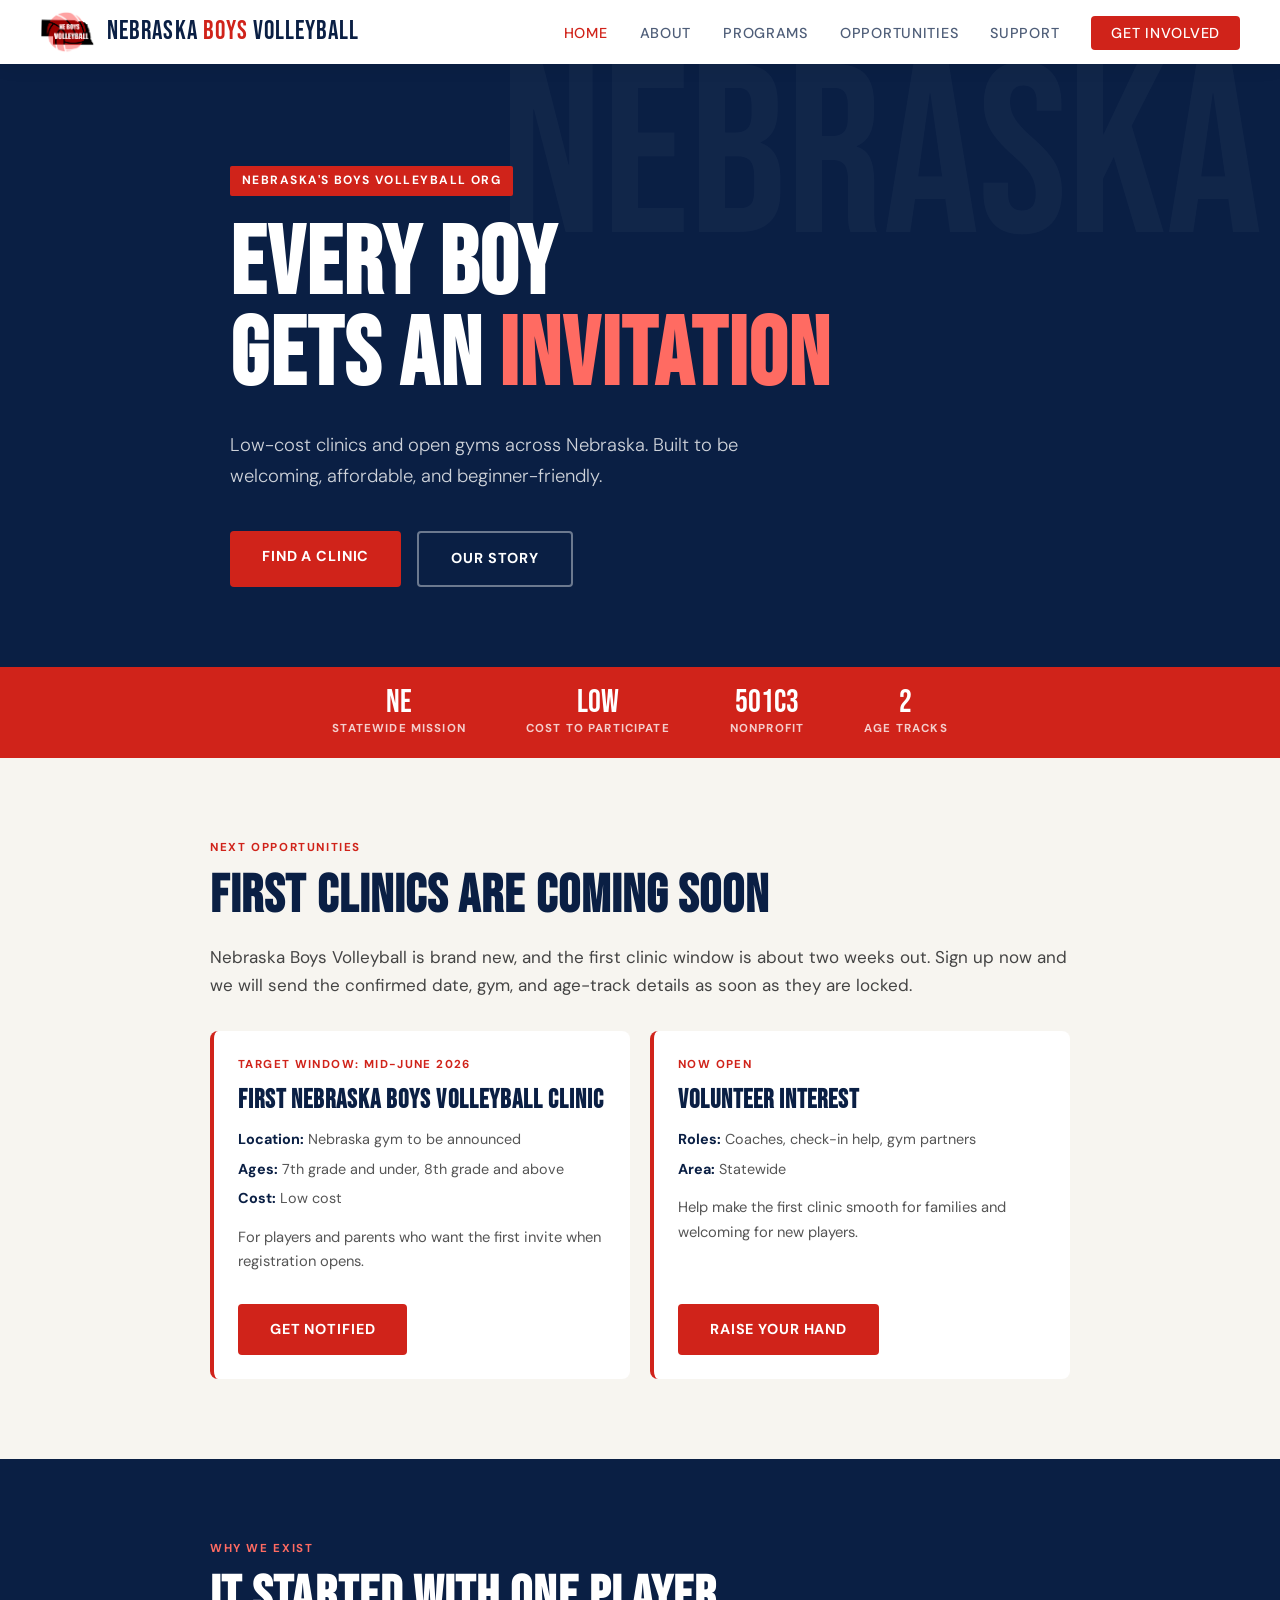
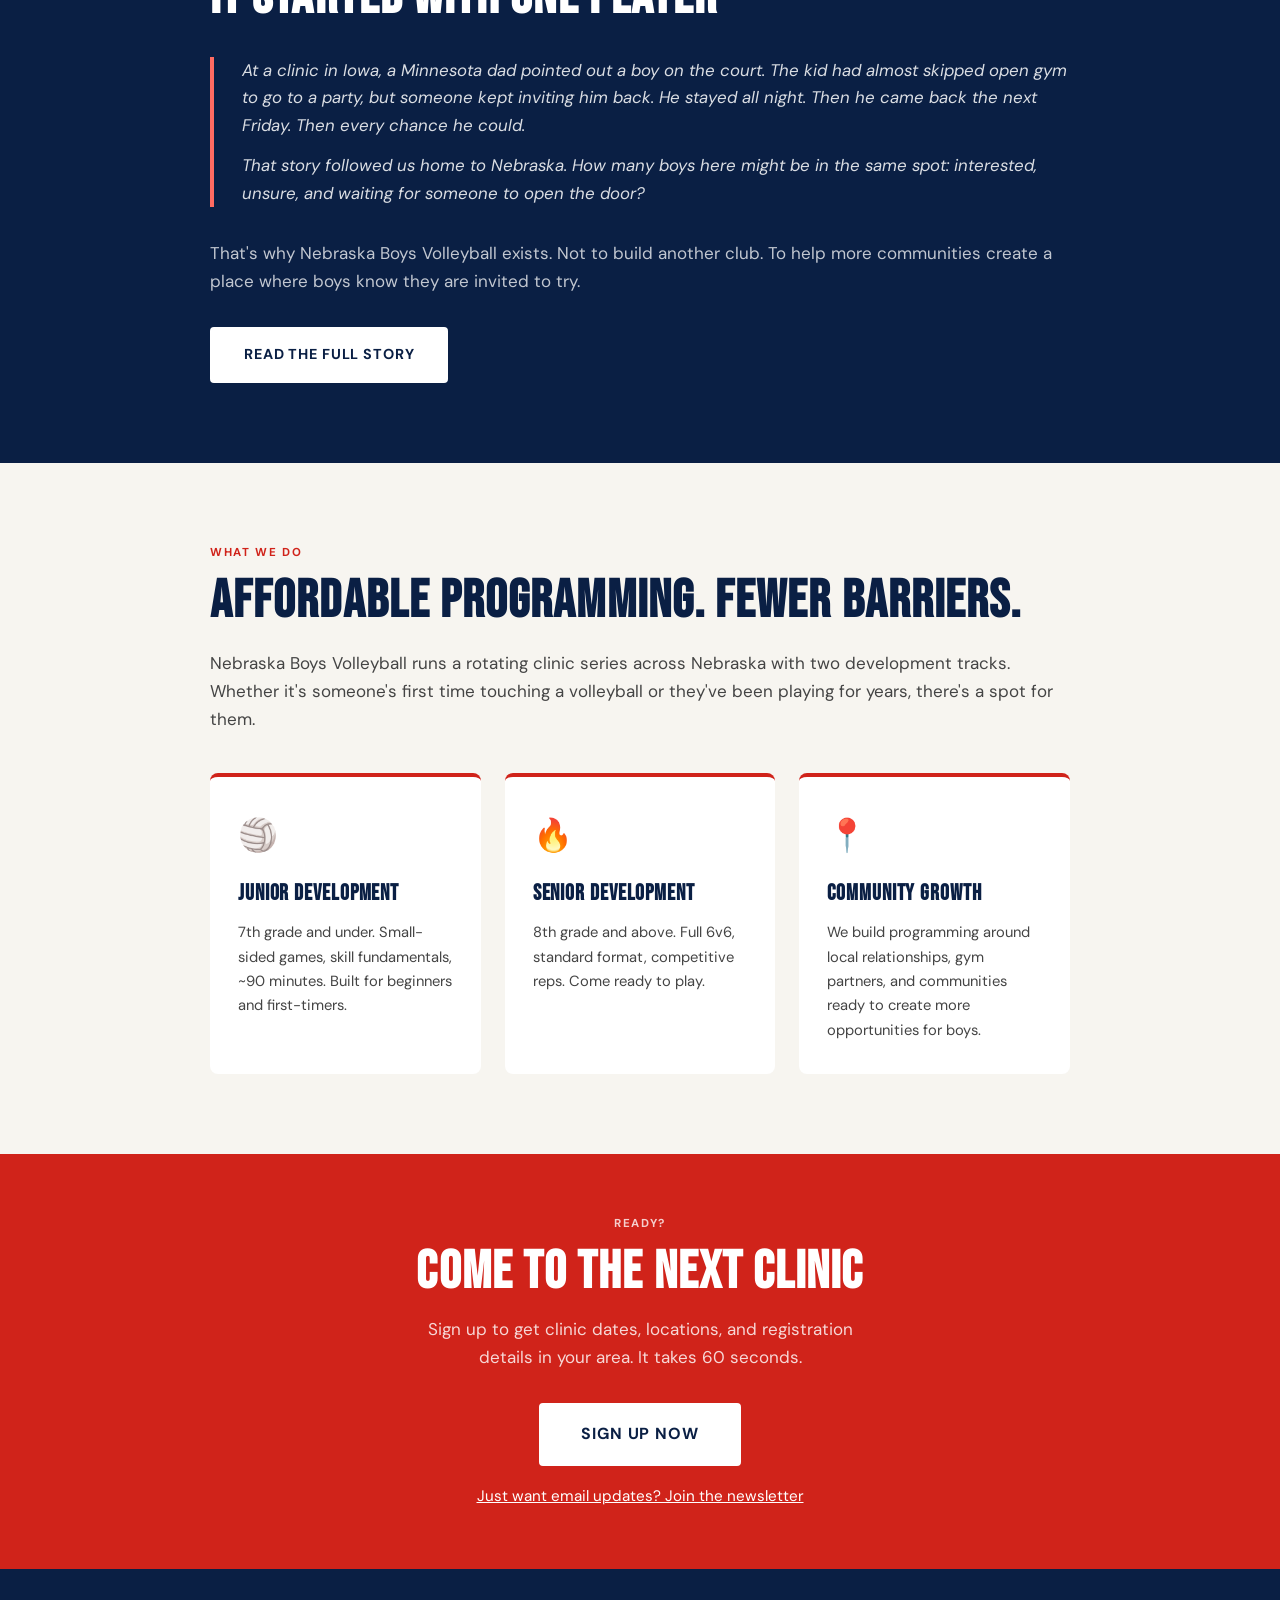
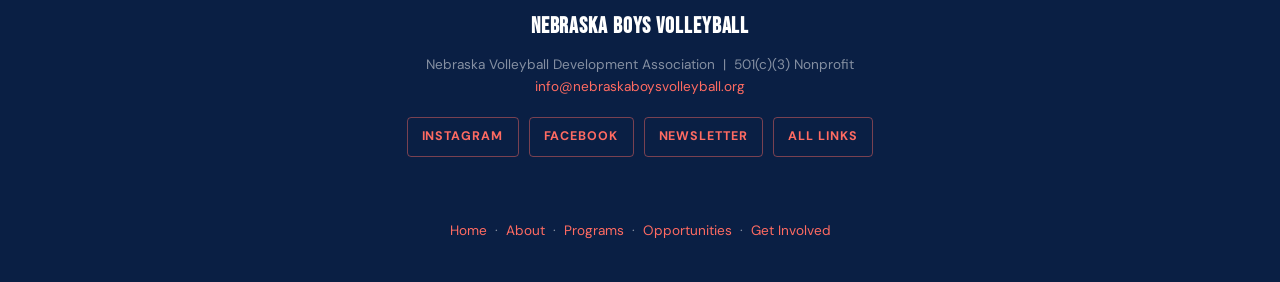
==== commit 487a86a9: "added newletter and support tab" ====
--- a/index.html
+++ b/index.html
@@ -64,6 +64,7 @@
     <li><a href="about.html">About</a></li>
     <li><a href="programs.html">Programs</a></li>
     <li><a href="opportunities.html">Opportunities</a></li>
+    <li><a href="support.html">Support</a></li>
     <li><a href="get-involved.html" class="nav-cta">Get Involved</a></li>
   </ul>
 </nav>
@@ -185,6 +186,9 @@
     <h2 style="color: var(--white); margin-bottom: 16px;">Come to the Next Clinic</h2>
     <p style="color: rgba(255,255,255,0.82); max-width: 480px; margin: 0 auto 32px;">Sign up to get clinic dates, locations, and registration details in your area. It takes 60 seconds.</p>
     <a href="get-involved.html" class="btn btn-outline" style="font-size: 1rem; padding: 16px 40px;">Sign Up Now</a>
+    <p style="margin-top:18px; font-size:0.95rem;">
+      <a href="https://nebraskaboysvolleyball.eo.page/n464w" target="_blank" rel="noopener" style="color: var(--white); text-decoration: underline;">Just want email updates? Join the newsletter</a>
+    </p>
   </div>
 </section>
 
@@ -195,10 +199,12 @@
   <div class="social-links" aria-label="Nebraska Boys Volleyball social links">
     <a href="https://www.instagram.com/ne.boys.vb" target="_blank" rel="noopener">Instagram</a>
     <a href="https://www.facebook.com/profile.php?id=61557560480954" target="_blank" rel="noopener">Facebook</a>
+    <a href="https://nebraskaboysvolleyball.eo.page/n464w" target="_blank" rel="noopener">Newsletter</a>
     <a href="https://linktr.ee/neboyshsvb" target="_blank" rel="noopener">All Links</a>
   </div>  <br><br>
   <a href="index.html">Home</a> &nbsp;&middot;&nbsp; <a href="about.html">About</a> &nbsp;&middot;&nbsp; <a href="programs.html">Programs</a> &nbsp;&middot;&nbsp; <a href="opportunities.html">Opportunities</a> &nbsp;&middot;&nbsp; <a href="get-involved.html">Get Involved</a>
 </footer>
 
+<script src="newsletter-delay.js"></script>
 </body>
 </html>
--- a/style.css
+++ b/style.css
@@ -229,6 +229,20 @@
   background: rgba(255,255,255,0.08);
 }
 
+.section-alt .btn-outline,
+.section[style*="background: var(--red)"] .btn-outline {
+  background: var(--white);
+  color: var(--navy);
+  border-color: var(--white);
+}
+
+.section-alt .btn-outline:hover,
+.section[style*="background: var(--red)"] .btn-outline:hover {
+  background: var(--off-white);
+  border-color: var(--off-white);
+  transform: translateY(-1px);
+}
+
 /* -- STAT BAR -- */
 .stat-bar {
   background: var(--red);
@@ -640,6 +654,11 @@
 
 .tier-card.featured .tier-desc {
   color: rgba(255,255,255,0.7);
+}
+
+.givebutter-embed {
+  max-width: 640px;
+  margin: 40px auto 0;
 }
 
 /* -- SUPPORTER WALL -- */
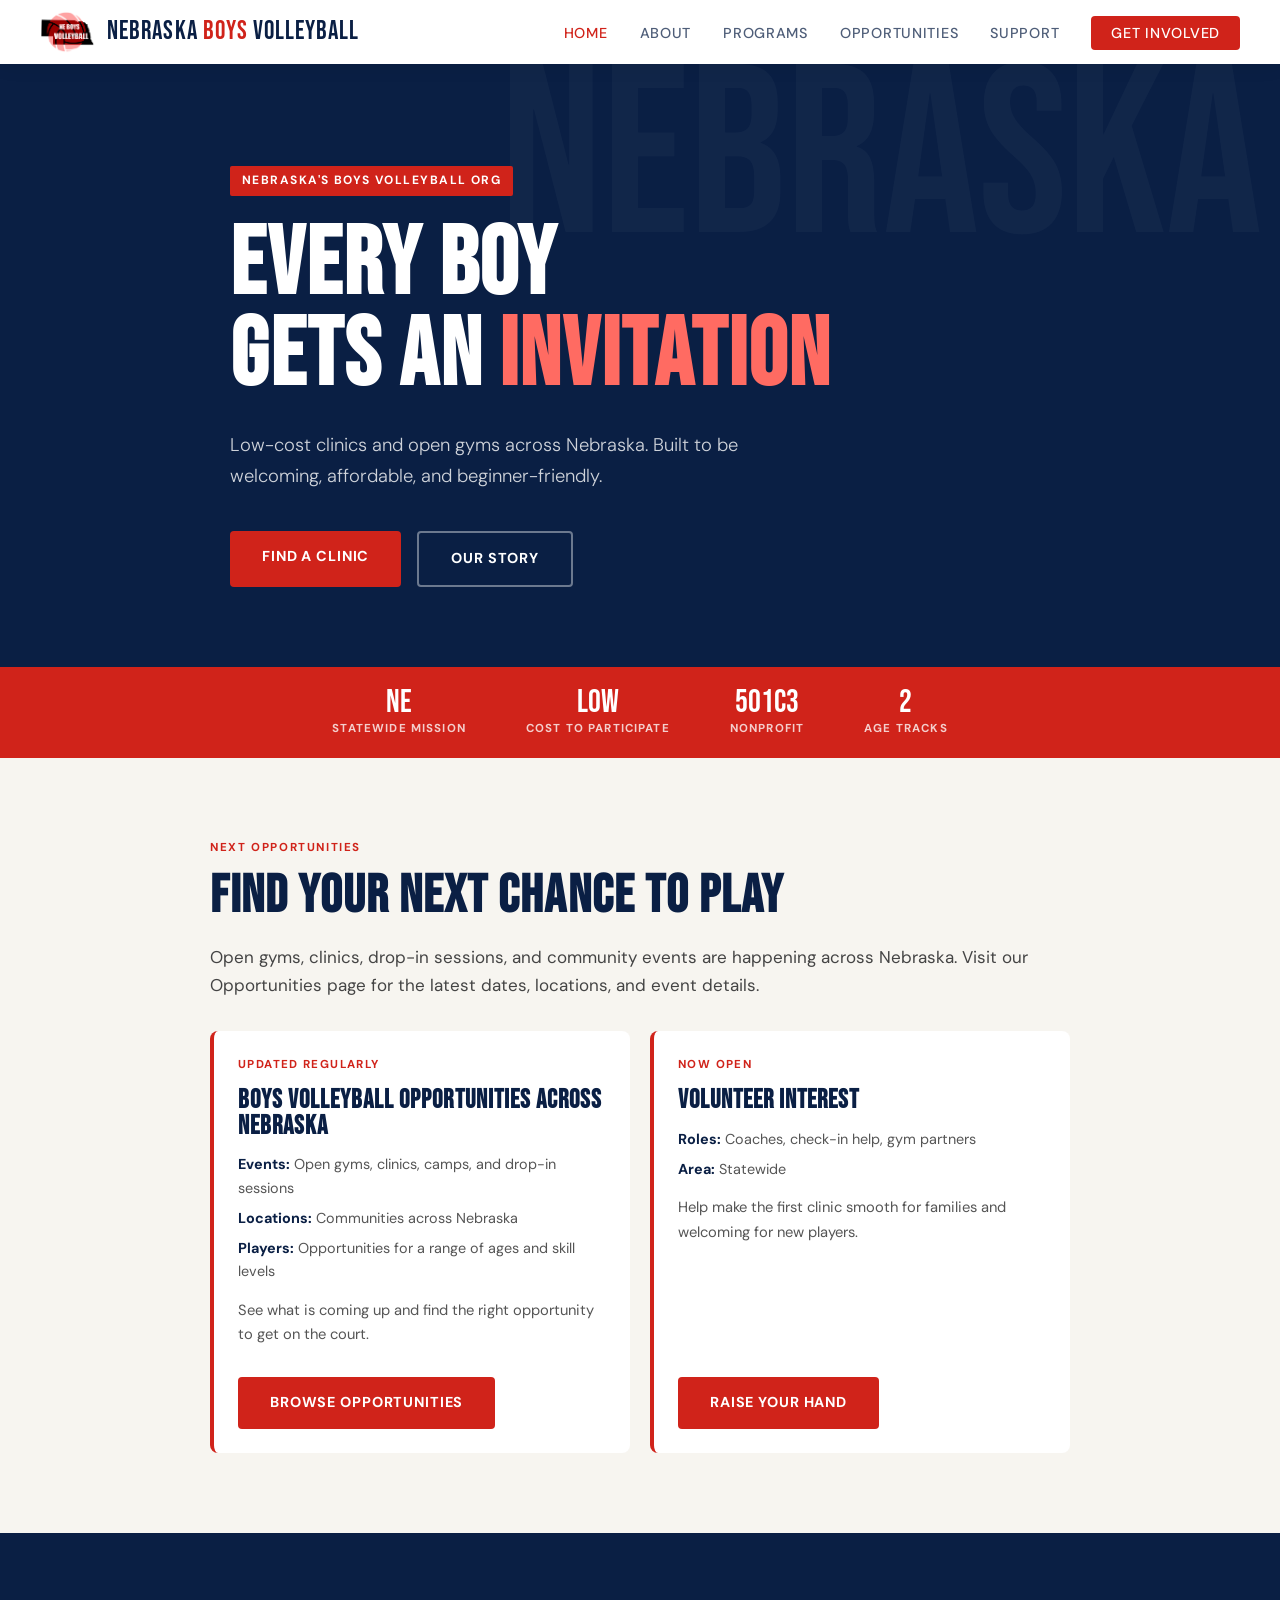
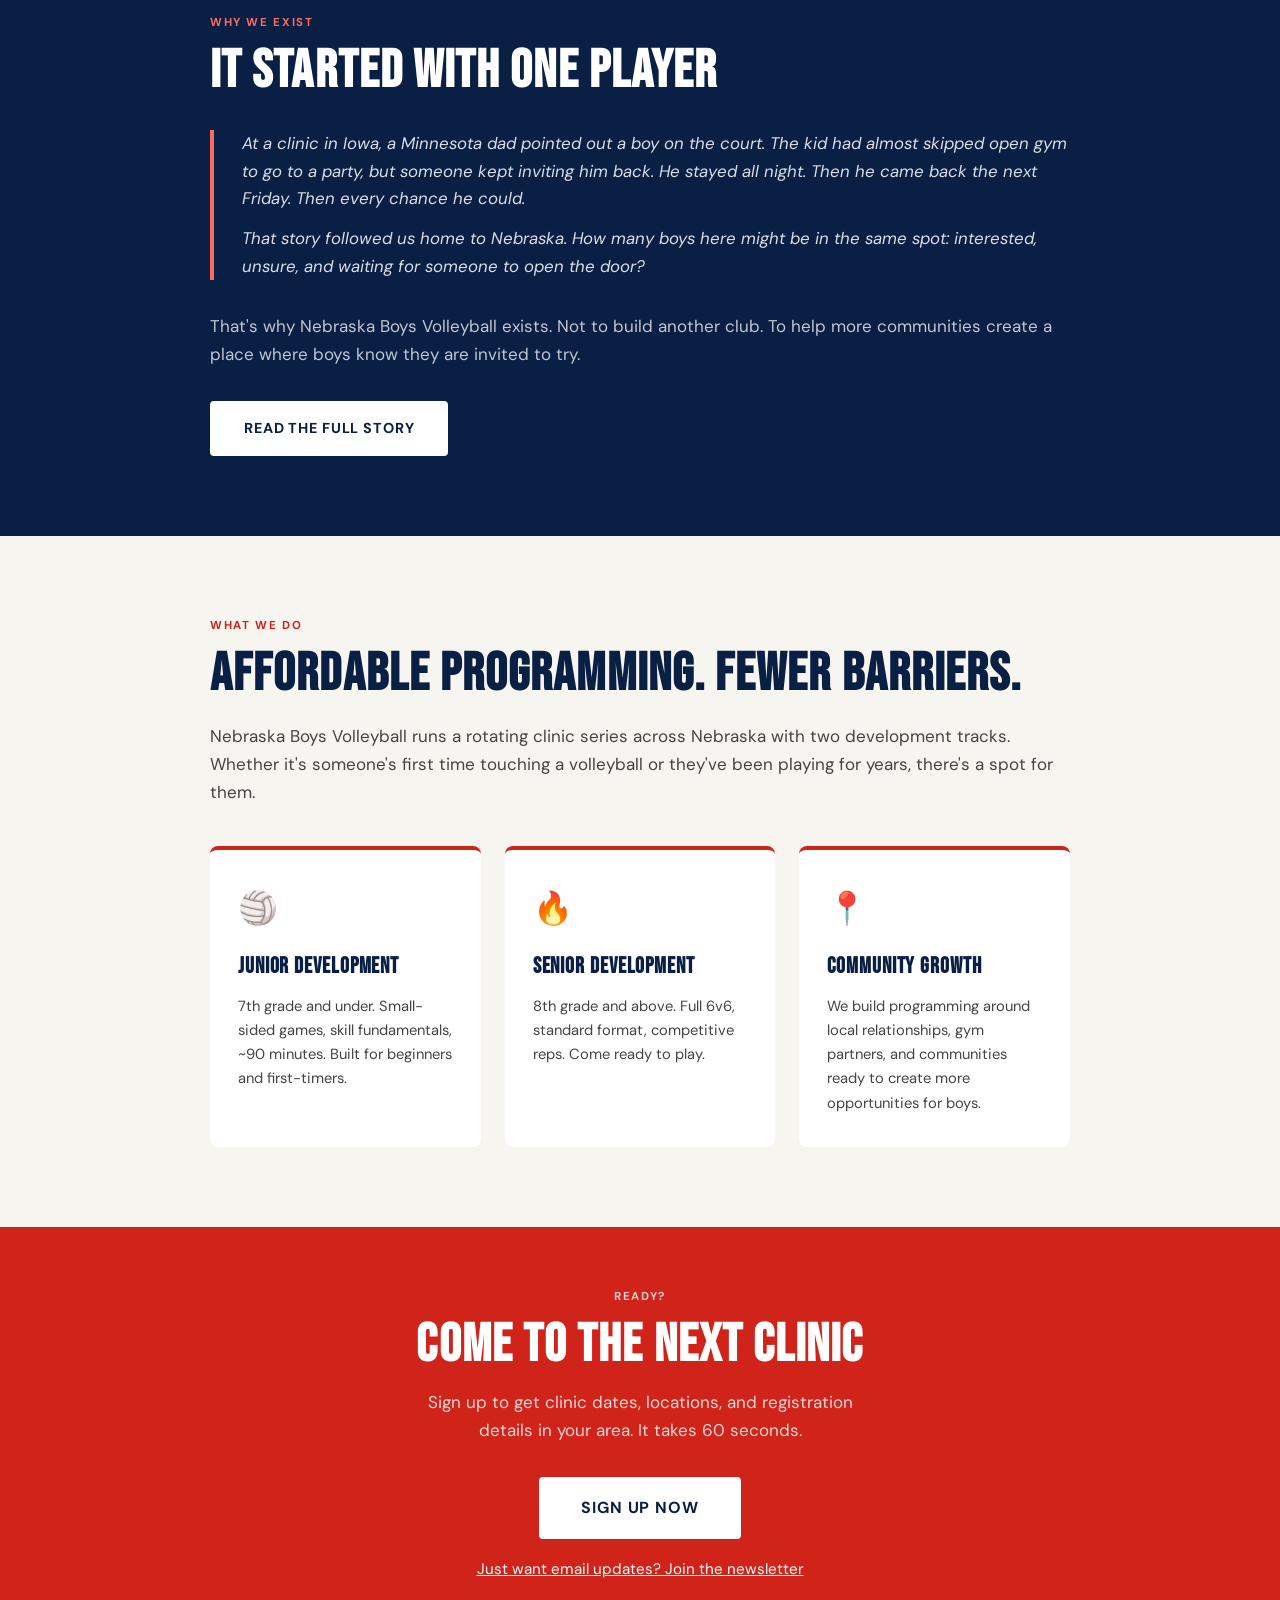
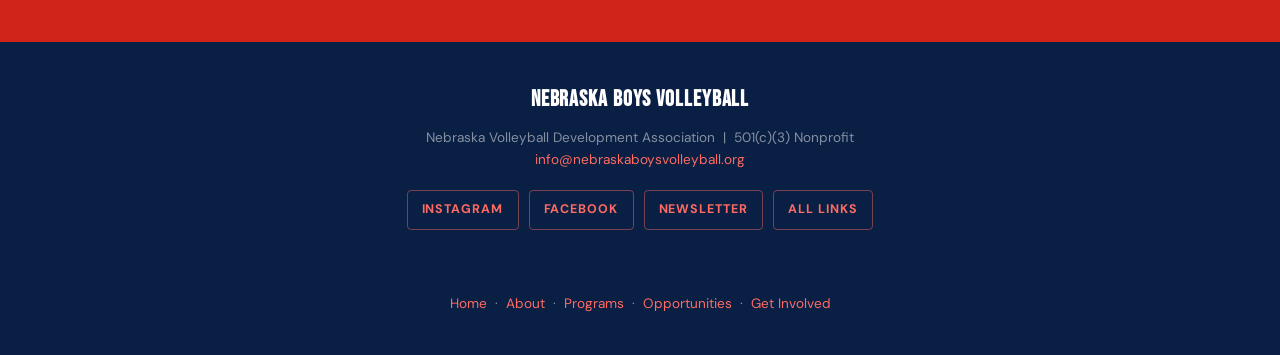
==== commit dde5a955: "updated index page" ====
--- a/index.html
+++ b/index.html
@@ -106,20 +106,20 @@
 <section class="section">
   <div class="section-inner">
     <div class="section-label">Next Opportunities</div>
-    <h2>First Clinics Are Coming Soon</h2>
-    <p>Nebraska Boys Volleyball is brand new, and the first clinic window is about two weeks out. Sign up now and we will send the confirmed date, gym, and age-track details as soon as they are locked.</p>
+    <h2>Find Your Next Chance to Play</h2>
+    <p>Open gyms, clinics, drop-in sessions, and community events are happening across Nebraska. Visit our Opportunities page for the latest dates, locations, and event details.</p>
 
     <div class="event-grid">
       <div class="event-card featured">
-        <div class="event-date">Target Window: Mid-June 2026</div>
-        <h3>First Nebraska Boys Volleyball Clinic</h3>
+        <div class="event-date">Updated Regularly</div>
+        <h3>Boys Volleyball Opportunities Across Nebraska</h3>
         <div class="event-meta">
-          <div><strong>Location:</strong> Nebraska gym to be announced</div>
-          <div><strong>Ages:</strong> 7th grade and under, 8th grade and above</div>
-          <div><strong>Cost:</strong> Low cost</div>
+          <div><strong>Events:</strong> Open gyms, clinics, camps, and drop-in sessions</div>
+          <div><strong>Locations:</strong> Communities across Nebraska</div>
+          <div><strong>Players:</strong> Opportunities for a range of ages and skill levels</div>
         </div>
-        <p>For players and parents who want the first invite when registration opens.</p>
-        <a href="get-involved.html" class="btn btn-primary">Get Notified</a>
+        <p>See what is coming up and find the right opportunity to get on the court.</p>
+        <a href="opportunities.html" class="btn btn-primary">Browse Opportunities</a>
       </div>
 
       <div class="event-card">
